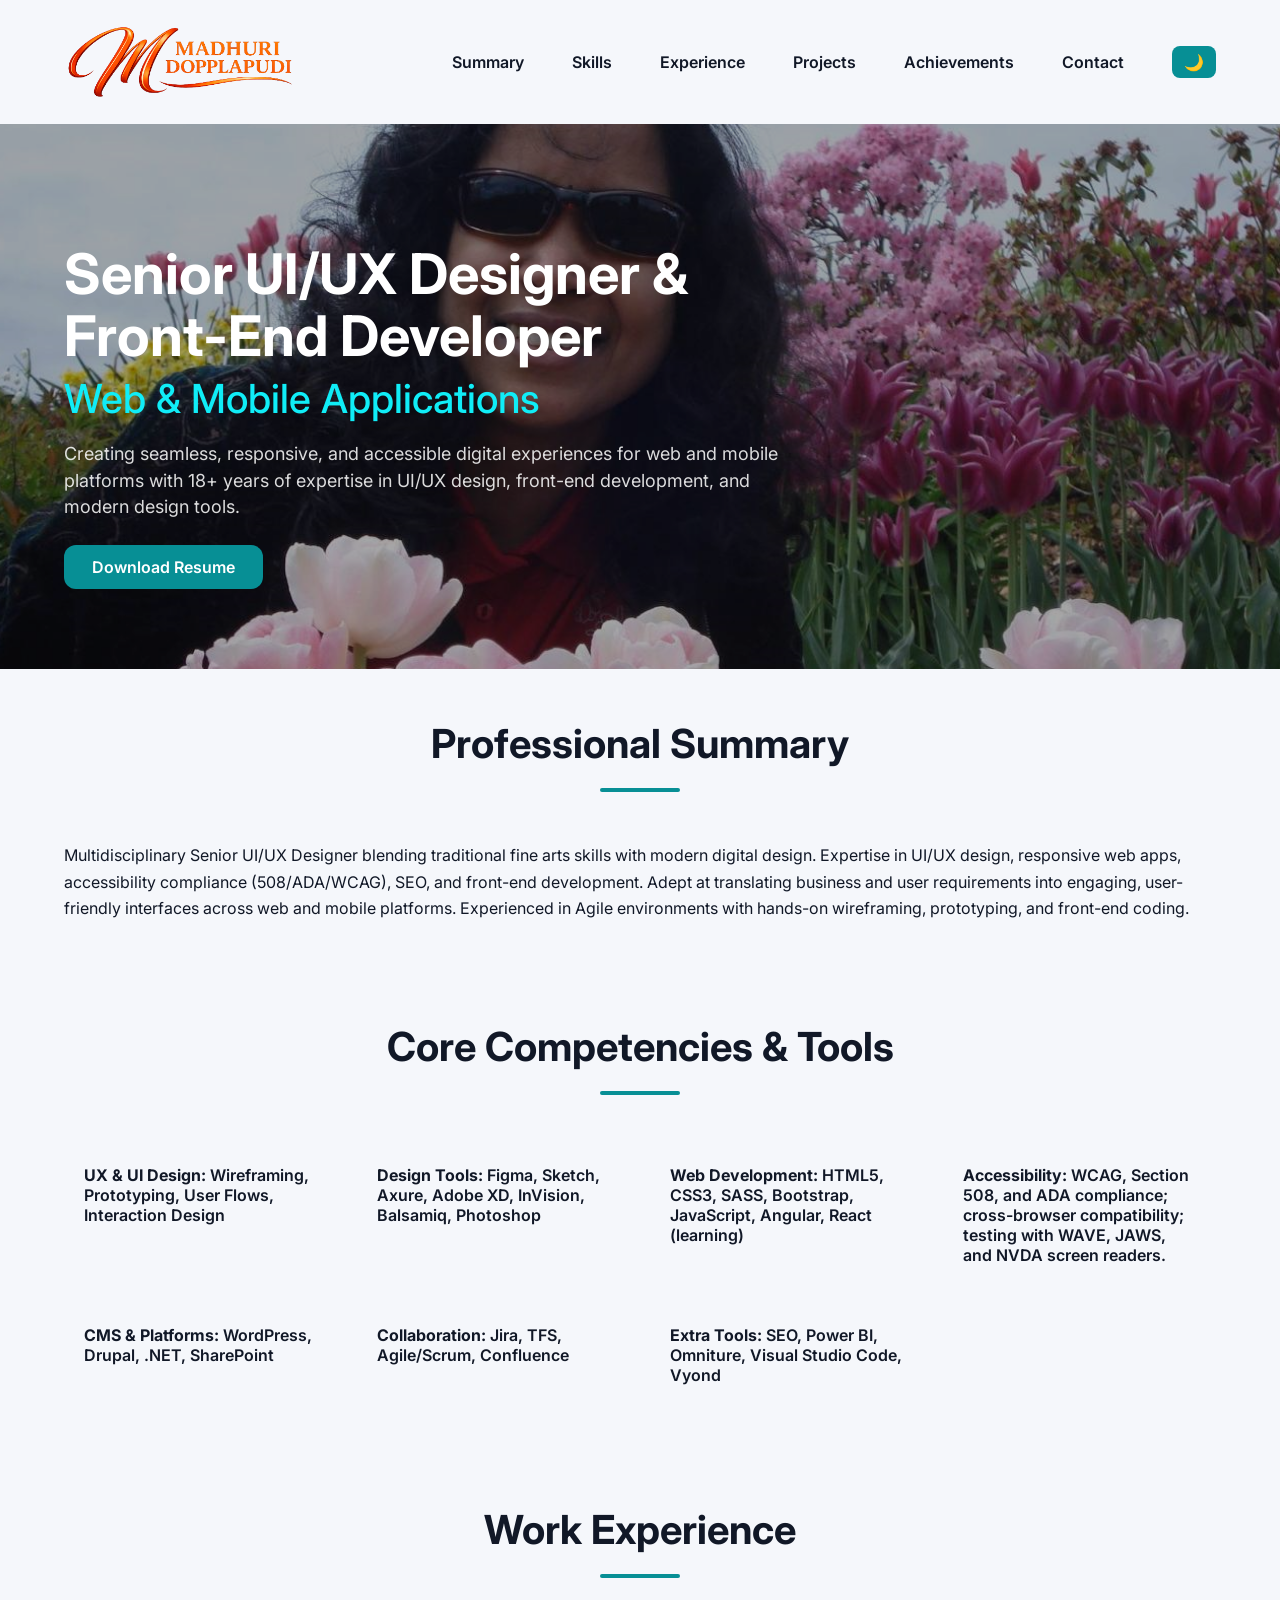
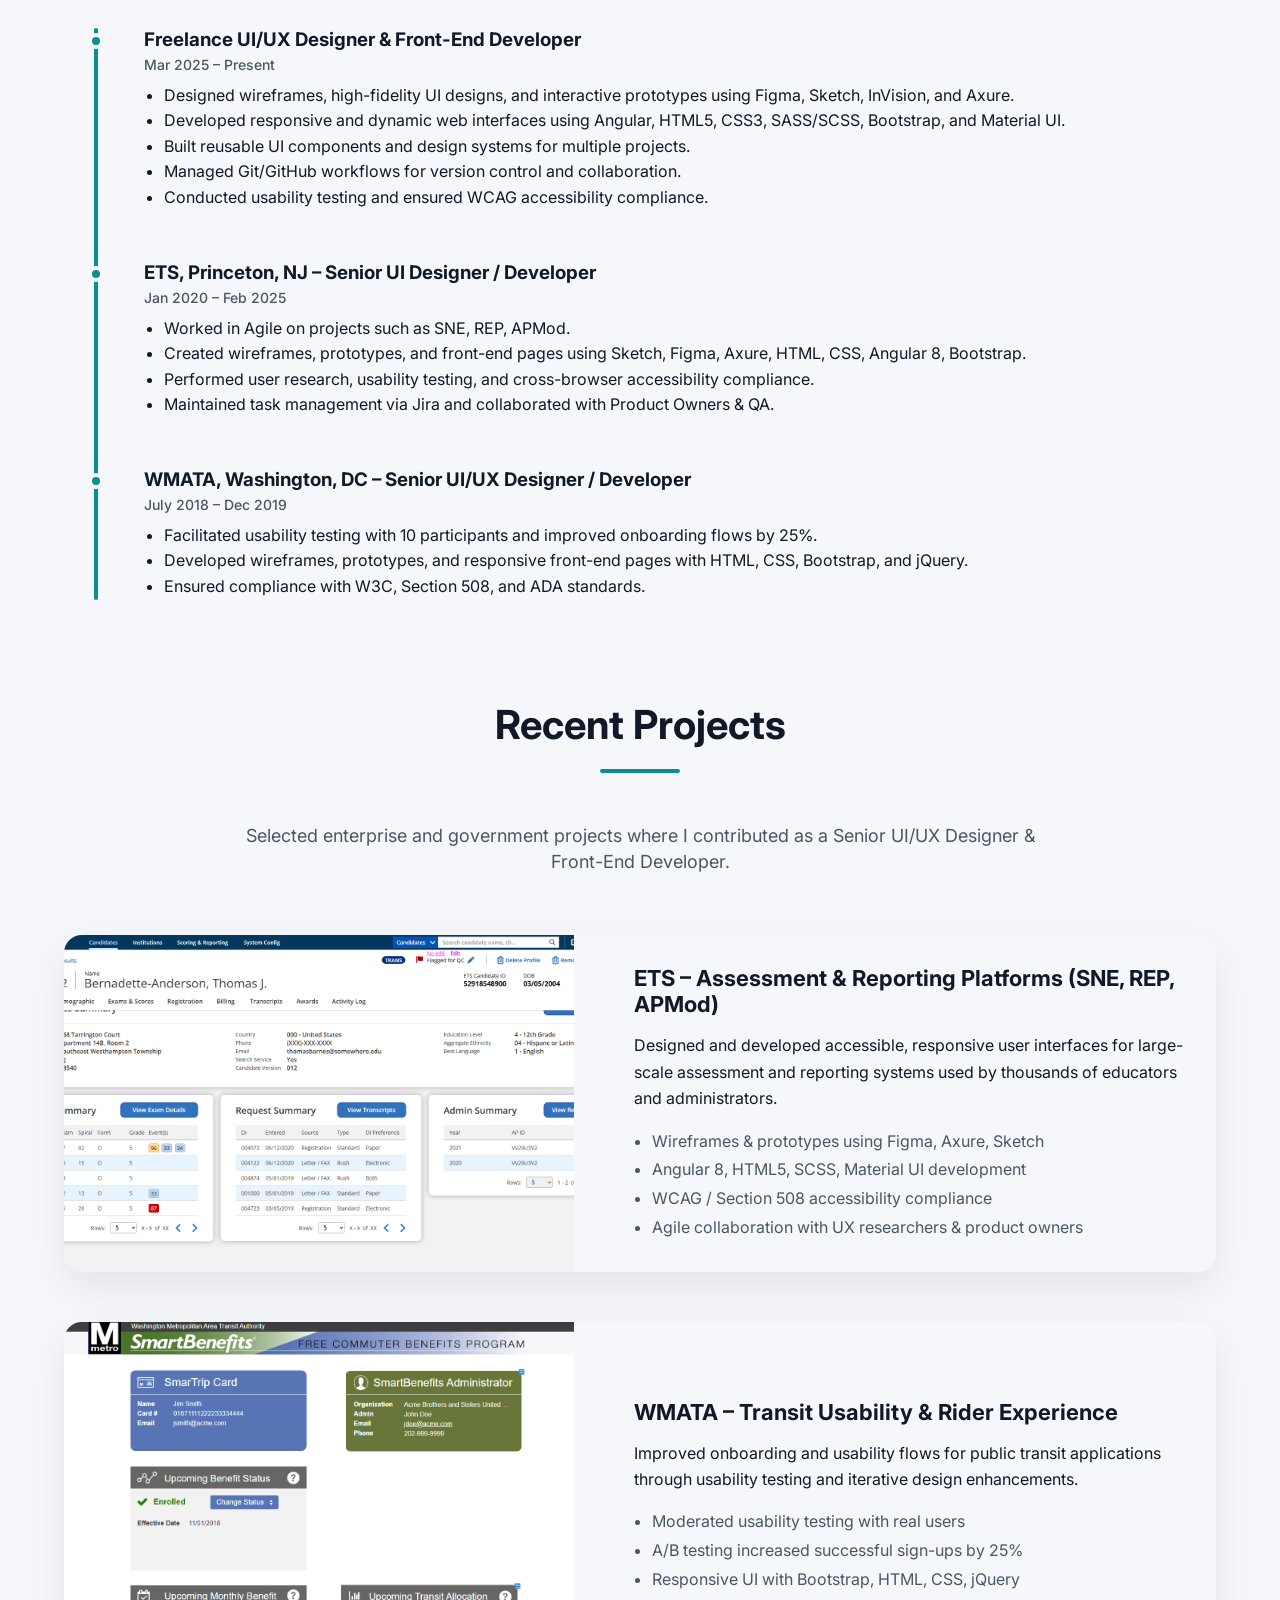
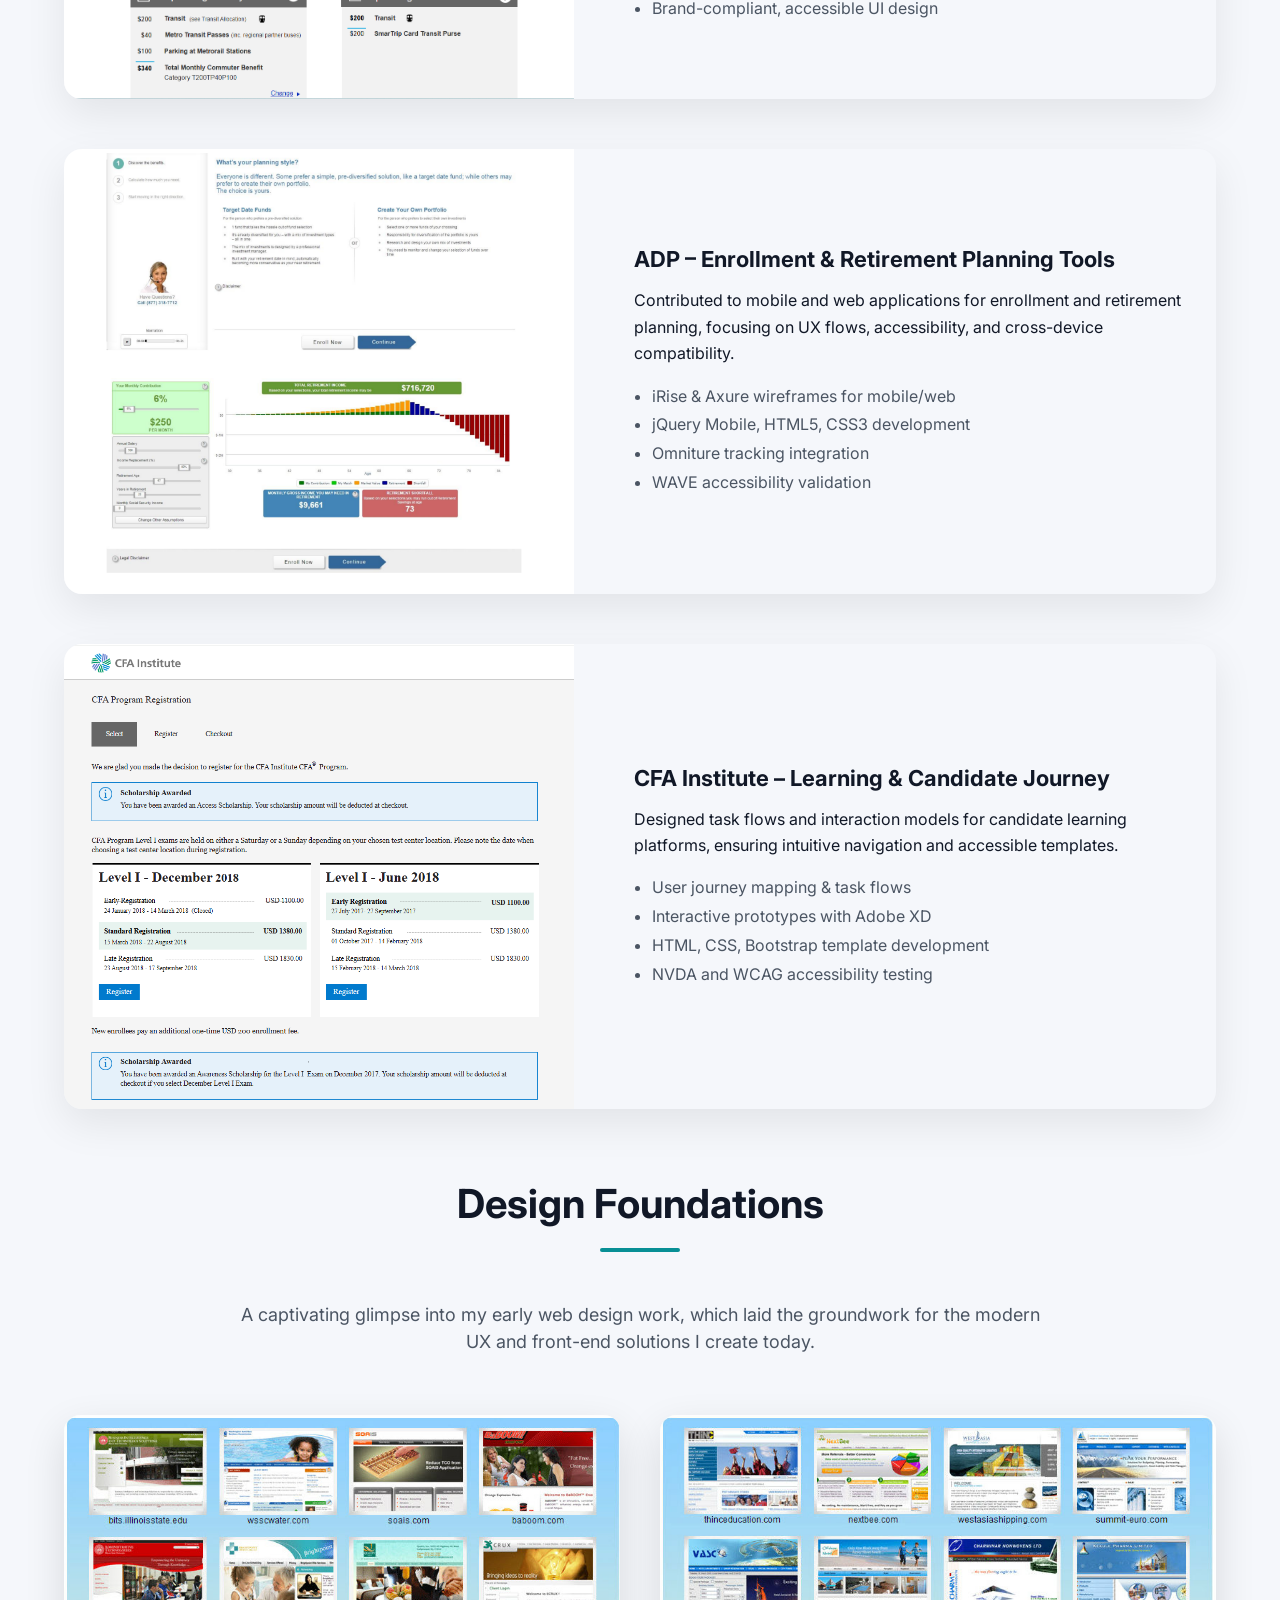
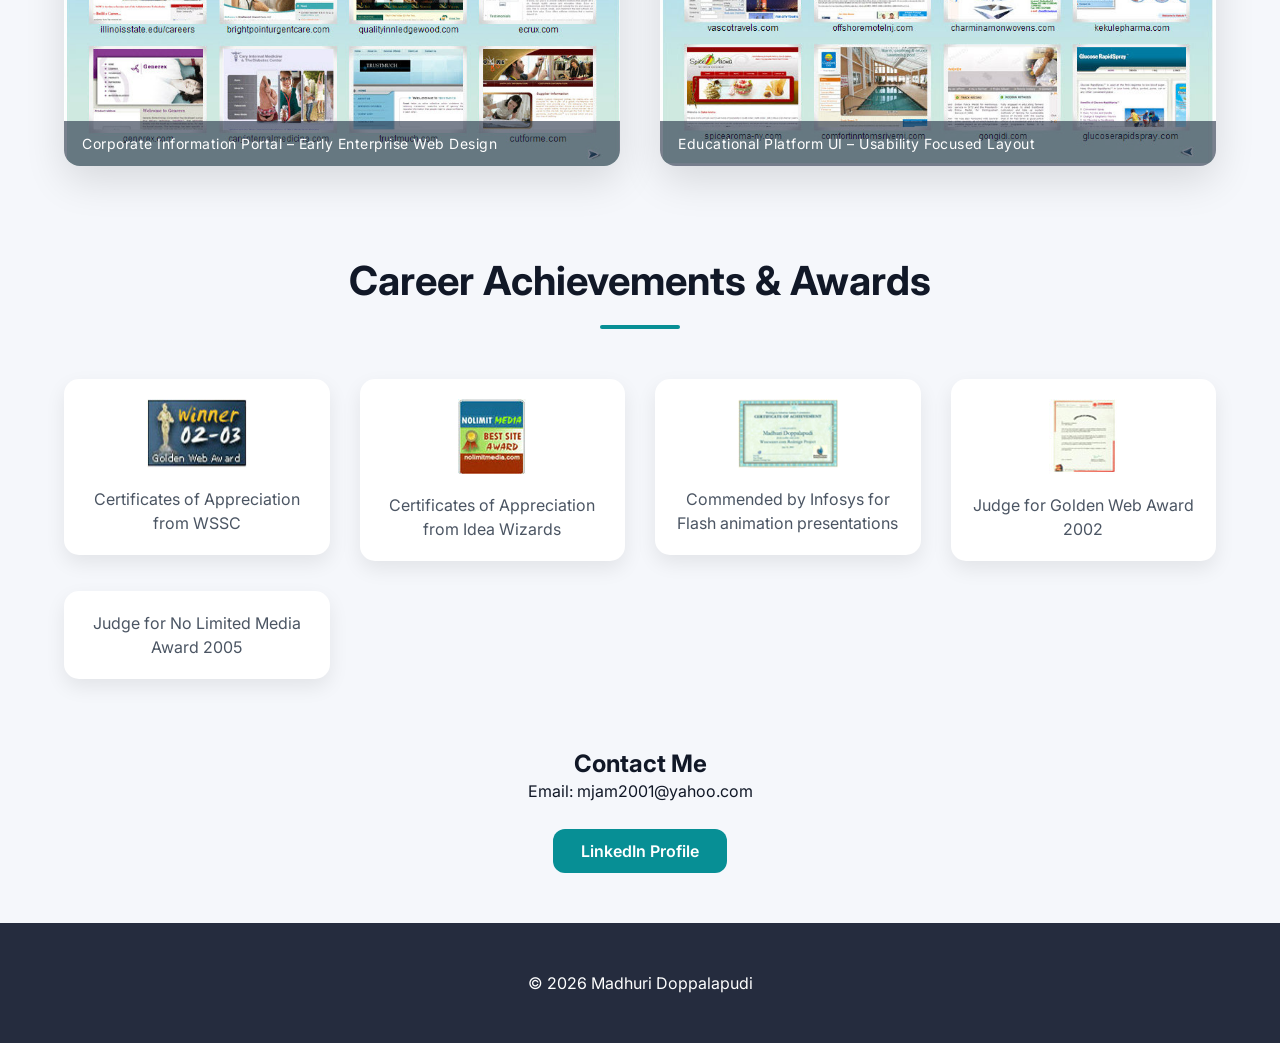
==== index.html @ 371670e4 "Add files via upload" ====
<!doctype html>
<html lang="en">
  <head>
    <meta charset="UTF-8" />
    <meta name="viewport" content="width=device-width, initial-scale=1.0" />
    <title>
      Madhuri Doppalapudi | Senior UI/UX Designer & Front-End Developer
    </title>
    <link
      href="https://fonts.googleapis.com/css2?family=Inter:wght@300;400;600;700&display=swap"
      rel="stylesheet"
    />
    <link rel="stylesheet" href="css/mystyles.css" />
    <link rel="icon" type="image/png" sizes="64x64" href="images/favicon.png" />
  </head>
  <body>
    <!-- HEADER -->
    <header class="header">
      <div class="container nav">
        <div class="logo">
          <!-- <img src="images/logo.png" alt="Logo" height="80" /> -->
          <img src="images/mylogo.png" alt="Logo" height="80" />
        </div>

        <!-- Hamburger -->
        <div class="hamburger" id="hamburger">
          <span></span>
          <span></span>
          <span></span>
        </div>

        <nav id="navMenu">
          <a href="#summary">Summary</a>
          <a href="#skills">Skills</a>
          <a href="#experience">Experience</a>
          <a href="#projects">Projects</a>
          <a href="#achievements">Achievements</a>
          <a href="#contact">Contact</a>
          <button id="themeToggle">🌙</button>
        </nav>
      </div>
    </header>

    <!-- HERO -->
    <section class="hero">
      <div class="container hero-grid reveal">
        <div class="hero-text">
          <h1 class="hero-title">
            Senior UI/UX Designer & Front-End Developer<br />
            <span class="hero-highlight">Web & Mobile Applications</span>
          </h1>
          <p>
            Creating seamless, responsive, and accessible digital experiences
            for web and mobile platforms with 18+ years of expertise in UI/UX
            design, front-end development, and modern design tools.
          </p>
          <a href="downloads/madhuri-resume.pdf" class="btn" target="_blank"
            >Download Resume</a
          >
        </div>
        <div class="hero-img">
          <!-- <img src="images/mypic-3.png" alt="Madhuri Doppalapudi" /> -->
        </div>
      </div>
    </section>

    <!-- SUMMARY -->
    <section id="summary" class="section container reveal">
      <h2 class="section-title">Professional Summary</h2>
      <p>
        Multidisciplinary Senior UI/UX Designer blending traditional fine arts
        skills with modern digital design. Expertise in UI/UX design, responsive
        web apps, accessibility compliance (508/ADA/WCAG), SEO, and front-end
        development. Adept at translating business and user requirements into
        engaging, user-friendly interfaces across web and mobile platforms.
        Experienced in Agile environments with hands-on wireframing,
        prototyping, and front-end coding.
      </p>
    </section>

    <!-- SKILLS -->
    <section id="skills" class="section container reveal">
      <h2 class="section-title">Core Competencies & Tools</h2>
      <div class="skills-grid">
        <div class="skill-card">
          <strong>UX & UI Design:</strong> Wireframing, Prototyping, User Flows,
          Interaction Design
        </div>
        <div class="skill-card">
          <strong>Design Tools:</strong> Figma, Sketch, Axure, Adobe XD,
          InVision, Balsamiq, Photoshop
        </div>
        <div class="skill-card">
          <strong>Web Development:</strong> HTML5, CSS3, SASS, Bootstrap,
          JavaScript, Angular, React (learning)
        </div>
        <div class="skill-card">
          <strong>Accessibility:</strong> WCAG, Section 508, and ADA compliance;
          cross-browser compatibility; testing with WAVE, JAWS, and NVDA screen
          readers.
        </div>
        <div class="skill-card">
          <strong>CMS & Platforms:</strong> WordPress, Drupal, .NET, SharePoint
        </div>
        <div class="skill-card">
          <strong>Collaboration:</strong> Jira, TFS, Agile/Scrum, Confluence
        </div>
        <div class="skill-card">
          <strong>Extra Tools:</strong> SEO, Power BI, Omniture, Visual Studio
          Code, Vyond
        </div>
      </div>
    </section>

    <!-- EXPERIENCE -->
    <section id="experience" class="section container reveal">
      <h2 class="section-title">Work Experience</h2>
      <div class="timeline">
        <div class="timeline-item reveal">
          <div class="timeline-circle"></div>
          <div class="timeline-content">
            <h3>Freelance UI/UX Designer & Front-End Developer</h3>
            <span class="timeline-role">Mar 2025 – Present</span>
            <ul>
              <li>
                Designed wireframes, high-fidelity UI designs, and interactive
                prototypes using Figma, Sketch, InVision, and Axure.
              </li>
              <li>
                Developed responsive and dynamic web interfaces using Angular,
                HTML5, CSS3, SASS/SCSS, Bootstrap, and Material UI.
              </li>
              <li>
                Built reusable UI components and design systems for multiple
                projects.
              </li>
              <li>
                Managed Git/GitHub workflows for version control and
                collaboration.
              </li>
              <li>
                Conducted usability testing and ensured WCAG accessibility
                compliance.
              </li>
            </ul>
          </div>
        </div>

        <div class="timeline-item reveal">
          <div class="timeline-circle"></div>
          <div class="timeline-content">
            <h3>ETS, Princeton, NJ – Senior UI Designer / Developer</h3>
            <span class="timeline-role">Jan 2020 – Feb 2025</span>
            <ul>
              <li>Worked in Agile on projects such as SNE, REP, APMod.</li>
              <li>
                Created wireframes, prototypes, and front-end pages using
                Sketch, Figma, Axure, HTML, CSS, Angular 8, Bootstrap.
              </li>
              <li>
                Performed user research, usability testing, and cross-browser
                accessibility compliance.
              </li>
              <li>
                Maintained task management via Jira and collaborated with
                Product Owners & QA.
              </li>
            </ul>
          </div>
        </div>

        <div class="timeline-item reveal">
          <div class="timeline-circle"></div>
          <div class="timeline-content">
            <h3>WMATA, Washington, DC – Senior UI/UX Designer / Developer</h3>
            <span class="timeline-role">July 2018 – Dec 2019</span>
            <ul>
              <li>
                Facilitated usability testing with 10 participants and improved
                onboarding flows by 25%.
              </li>
              <li>
                Developed wireframes, prototypes, and responsive front-end pages
                with HTML, CSS, Bootstrap, and jQuery.
              </li>
              <li>
                Ensured compliance with W3C, Section 508, and ADA standards.
              </li>
            </ul>
          </div>
        </div>
      </div>
    </section>

    <!-- PROJECTS -->
    <section class="projects-section section" id="projects">
      <div class="container">
        <h2 class="section-title">Recent Projects</h2>
        <p class="section-subtitle">
          Selected enterprise and government projects where I contributed as a
          Senior UI/UX Designer & Front-End Developer.
        </p>

        <div class="projects-grid">
          <!-- ETS Project -->
          <div class="project-card reveal">
            <img
              src="images/project-ets.png"
              alt="ETS Assessment Platform UI"
            />
            <div class="project-content">
              <h3>ETS – Assessment & Reporting Platforms (SNE, REP, APMod)</h3>
              <p>
                Designed and developed accessible, responsive user interfaces
                for large-scale assessment and reporting systems used by
                thousands of educators and administrators.
              </p>
              <ul>
                <li>Wireframes & prototypes using Figma, Axure, Sketch</li>
                <li>Angular 8, HTML5, SCSS, Material UI development</li>
                <li>WCAG / Section 508 accessibility compliance</li>
                <li>
                  Agile collaboration with UX researchers & product owners
                </li>
              </ul>
            </div>
          </div>

          <!-- WMATA -->
          <div class="project-card reveal">
            <img
              src="images/project-wmata.png"
              alt="WMATA Transit Application"
            />
            <div class="project-content">
              <h3>WMATA – Transit Usability & Rider Experience</h3>
              <p>
                Improved onboarding and usability flows for public transit
                applications through usability testing and iterative design
                enhancements.
              </p>
              <ul>
                <li>Moderated usability testing with real users</li>
                <li>A/B testing increased successful sign-ups by 25%</li>
                <li>Responsive UI with Bootstrap, HTML, CSS, jQuery</li>
                <li>Brand-compliant, accessible UI design</li>
              </ul>
            </div>
          </div>

          <!-- ADP -->
          <div class="project-card reveal">
            <img src="images/project-adp.png" alt="ADP Enrollment Mobile App" />
            <div class="project-content">
              <h3>ADP – Enrollment & Retirement Planning Tools</h3>
              <p>
                Contributed to mobile and web applications for enrollment and
                retirement planning, focusing on UX flows, accessibility, and
                cross-device compatibility.
              </p>
              <ul>
                <li>iRise & Axure wireframes for mobile/web</li>
                <li>jQuery Mobile, HTML5, CSS3 development</li>
                <li>Omniture tracking integration</li>
                <li>WAVE accessibility validation</li>
              </ul>
            </div>
          </div>

          <!-- CFA -->
          <div class="project-card reveal">
            <img src="images/project-cfa.png" alt="CFA Learning Platform" />
            <div class="project-content">
              <h3>CFA Institute – Learning & Candidate Journey</h3>
              <p>
                Designed task flows and interaction models for candidate
                learning platforms, ensuring intuitive navigation and accessible
                templates.
              </p>
              <ul>
                <li>User journey mapping & task flows</li>
                <li>Interactive prototypes with Adobe XD</li>
                <li>HTML, CSS, Bootstrap template development</li>
                <li>NVDA and WCAG accessibility testing</li>
              </ul>
            </div>
          </div>
        </div>
      </div>
    </section>
    <!--Legacy work-->
    <section class="old-work section" id="oldwork">
      <div class="container">
        <h2 class="section-title">Design Foundations</h2>
        <p class="section-subtitle">
          A captivating glimpse into my early web design work, which laid the
          groundwork for the modern UX and front-end solutions I create today.
        </p>

        <div class="oldwork-grid">
          <div class="old-card reveal">
            <img src="images/oldwebsites1.jpg" alt="Old Website Sample 1" />
            <div class="old-caption">
              Corporate Information Portal – Early Enterprise Web Design
            </div>
          </div>

          <div class="old-card reveal">
            <img src="images/oldwebsites2.jpg" alt="Old Website Sample 2" />
            <div class="old-caption">
              Educational Platform UI – Usability Focused Layout
            </div>
          </div>
        </div>
      </div>
    </section>

    <!-- ACHIEVEMENTS -->
    <section id="achievements" class="achievements-section">
      <div class="container reveal">
        <h2 class="section-title">Career Achievements & Awards</h2>
        <div class="achievements-grid">
          <div class="achievement-item">
            <img
              src="images/award1.jpg"
              alt="WSSC Certificate of Appreciation"
            />
            <p>Certificates of Appreciation from WSSC</p>
          </div>
          <div class="achievement-item">
            <img src="images/award2.jpg" alt="Idea Wizards Certificate" />
            <p>Certificates of Appreciation from Idea Wizards</p>
          </div>
          <div class="achievement-item">
            <img src="images/award3.jpg" alt="Infosys Recognition" />
            <p>Commended by Infosys for Flash animation presentations</p>
          </div>
          <div class="achievement-item">
            <img src="images/award4.jpg" alt="Golden Web Award 2002" />
            <p>Judge for Golden Web Award 2002</p>
          </div>
          <div class="achievement-item">
            <p>Judge for No Limited Media Award 2005</p>
          </div>
        </div>
      </div>
    </section>

    <!-- CONTACT -->
    <section id="contact" class="section container center reveal">
      <h2>Contact Me</h2>
      <p>Email: <a href="mailto:email@gmail.com">mjam2001@yahoo.com</a></p>
      <a
        href="https://www.linkedin.com/in/madhuridoppalapudi/"
        target="_blank"
        class="btn"
        >LinkedIn Profile</a
      >
    </section>

    <footer class="footer dark-section">© 2026 Madhuri Doppalapudi</footer>

    <script src="js/script.js"></script>
  </body>
</html>
---- css/mystyles.css ----
/* ========== VARIABLES ========== */
:root {
  /* Backgrounds */
  --bg-hero: linear-gradient(135deg, #127c81, #1d8e94);
  --bg-light: #f5f7fb;
  --bg-dark: #0f172a;

  /* Text / Foreground */
  --text-primary: #111827;
  --text-secondary: #4b5563;
  --accent: #078f95;
}

/* Dark mode */
body.dark {
  --bg-light: #1e293b;
  --text-primary: #e2e8f0;
  --text-secondary: #94a3b8;
  --accent: #078f95;
  --card-bg: #263449;
}

/* ========== GLOBAL STYLES ========== */
* {
  margin: 0;
  padding: 0;
  box-sizing: border-box;
  font-family: "Inter", sans-serif;
}

body {
  background: var(--bg-light);
  color: var(--text-primary);
  transition: 0.4s;
  scroll-behavior: smooth;
}
p {
  line-height: 1.65rem;
}
a {
  color: inherit;
  text-decoration: none;
}

.container {
  width: min(1200px, 90%);
  margin: auto;
}

/* ========== HEADER ========== */
.header {
  padding: 20px 0;
  position: sticky;
  top: 0;
  backdrop-filter: blur(10px);
  background: var(--bg-light);
  z-index: 1000; /* was 10 */
}

.nav {
  display: flex;
  justify-content: space-between;
  align-items: center;
}

nav a {
  margin-left: 20px;
  text-decoration: none;
  font-weight: 600;
  color: var(--text-primary);
}

#themeToggle {
  margin-left: 20px;
  cursor: pointer;
  padding: 6px 12px;
  border-radius: 8px;
  border: none;
  font-size: 16px;
  background: var(--accent);
  color: #fff;
}

/* layout */
.header .nav {
  display: flex;
  align-items: center;
  justify-content: space-between;
  position: relative;
}

/* Desktop nav */
#navMenu {
  display: flex;
  gap: 28px;
  align-items: center;
}

/* Hamburger hidden on desktop */
.hamburger {
  display: none;
  flex-direction: column;
  gap: 5px;
  cursor: pointer;
}

.hamburger span {
  width: 26px;
  height: 3px;
  background: var(--text-primary);
  border-radius: 2px;
  transition: 0.4s;
}

/* Animate hamburger to X */
.hamburger.active span:nth-child(1) {
  transform: rotate(45deg) translate(6px, 6px);
}
.hamburger.active span:nth-child(2) {
  opacity: 0;
}
.hamburger.active span:nth-child(3) {
  transform: rotate(-45deg) translate(6px, -6px);
}

/* Mobile view */
@media (max-width: 900px) {
  .hamburger {
    display: flex;
    z-index: 2100;
  }

  /* Keep header visible */
  .header {
    z-index: 2200;
  }

  #navMenu {
    position: fixed;
    top: 80px;
    left: 0;
    width: 100%;
    /* height: calc(100vh - 80px); */
    background: var(--bg-light);
    flex-direction: column;
    align-items: flex-start;
    justify-content: flex-start;
    padding: 40px;
    gap: 28px;
    z-index: 2000;
    transform: translateY(-120%);
    transition: transform 0.45s ease;
    overflow-y: auto;
    box-shadow: 0 25px 50px rgba(0, 0, 0, 0.25);
  }
  #navMenu.show {
    transform: translateY(0);
  }

  #navMenu a,
  #navMenu button {
    margin-left: 0;
    font-size: 20px;
  }
}

/* ========== HERO ========== */
.hero {
  padding: 120px 0 80px;
  background: url("../images/mypic.png") no-repeat center center/cover;
  position: relative;
  color: #fff;
}

.hero::before {
  content: "";
  position: absolute;
  inset: 0;
  /* Brighter overlay: less dark, more light passes through */
  background: rgba(0, 0, 0, 0.35); /* previously 0.4, now 0.25 */
  z-index: 0;
}

.hero-grid {
  position: relative;
  z-index: 1; /* ensure text over image */
}
.hero-grid {
  display: grid;
  grid-template-columns: 1fr 350px;
  gap: 50px;
  align-items: center;
}

.hero h1 {
  font-size: clamp(36px, 5vw, 56px);
  line-height: 1.1;
}
.hero-title {
  font-size: clamp(32px, 6vw, 56px); /* responsive size */
  line-height: 1.2;
  font-weight: 700;
}

.hero-highlight {
  display: block;
  font-size: clamp(24px, 4vw, 40px);
  font-weight: 500;
  color: #10edf7; /* accent color for highlight */
  margin-top: 10px;
}
.hero p {
  margin-top: 20px;
  font-size: 18px;
  opacity: 0.85;
}

.hero-img img {
  width: 100%;
  /* border-radius: 20px;
  box-shadow: 0 25px 50px rgba(0, 0, 0, 0.2); */
}

.btn {
  display: inline-block;
  margin-top: 25px;
  padding: 12px 28px;
  background: var(--accent);
  color: #fff;
  font-weight: 600;
  border-radius: 12px;
  text-decoration: none;
  transition: 0.3s;
}

.btn:hover {
  transform: translateY(-5px);
  box-shadow: 0 20px 40px rgba(0, 0, 0, 0.15);
}

/* ========== SECTIONS ========== */
.section {
  padding: 50px 0;
  background: var(--bg-light);
  color: var(--text-primary);
}

.dark-section {
  background: var(--bg-dark);
  color: #fff;
}

.section-title {
  font-size: 32px;
  margin-bottom: 50px;
  text-align: center;
  position: relative;
}

.section-title::after {
  content: "";
  width: 80px;
  height: 4px;
  background: var(--accent);
  display: block;
  margin: 20px auto 0;
  border-radius: 2px;
}

/* ========== SKILLS GRID ========== */
.skills-grid {
  display: grid;
  grid-template-columns: repeat(auto-fit, minmax(250px, 1fr));
  gap: 20px;
  margin-top: 40px;
}

.skill-card {
  background: var(--card-bg);
  padding: 20px;
  border-radius: 20px;
  font-weight: 600;
  transition: 0.3s;
}

.skill-card:hover {
  transform: translateY(-5px);
  box-shadow: 0 20px 40px rgba(0, 0, 0, 0.15);
}

body.dark .skill-card {
  background: var(--card-bg);
}

/* ========== TIMELINE ========== */
.timeline {
  position: relative;
  margin-top: 50px;
  padding-left: 50px;
}

.timeline::before {
  content: "";
  position: absolute;
  left: 30px;
  top: 0;
  width: 4px;
  height: 100%;
  background: var(--accent);
  border-radius: 2px;
}

.timeline-item {
  position: relative;
  margin-bottom: 50px;
  padding-left: 30px;
  transition: 0.3s;
}

.timeline-item:hover {
  transform: translateX(5px);
}

.timeline-circle {
  position: absolute;
  left: -26px;
  top: 5px;
  width: 16px;
  height: 16px;
  background: var(--accent);
  border-radius: 50%;
  border: 4px solid var(--bg-light);
}

body.dark .timeline-circle {
  border: 4px solid var(--bg-dark);
}

.timeline-content {
  margin-left: 0px;
}

.timeline-content h3 {
  margin-bottom: 5px;
}

.timeline-role {
  font-size: 14px;
  font-weight: 500;
  color: var(--text-secondary);
  display: block;
  margin-bottom: 10px;
}

.timeline-content ul {
  list-style: disc;
  margin-left: 20px;
  line-height: 1.6;
}

/* ========== PROJECTS GRID ========== */
.projects-section {
  padding: 0px 0;
}

.section-subtitle {
  text-align: center;
  max-width: 800px;
  margin: 0 auto 60px;
  color: var(--text-secondary);
  font-size: 18px;
}

.projects-grid {
  display: grid;
  gap: 50px;
}

.project-card {
  display: grid;
  grid-template-columns: 1fr 1.2fr;
  gap: 30px;
  align-items: center;
  background: var(--card-bg);
  border-radius: 18px;
  overflow: hidden;
  box-shadow: 0 15px 40px rgba(0, 0, 0, 0.08);
  transition:
    transform 0.4s ease,
    box-shadow 0.4s ease;
}

.project-card:hover {
  transform: translateY(-8px);
  box-shadow: 0 25px 60px rgba(0, 0, 0, 0.15);
}

.project-card img {
  width: 100%;
  height: 100%;
  object-fit: cover;
}

.project-content {
  padding: 30px;
}

.project-content h3 {
  margin-bottom: 15px;
  font-size: 22px;
}

.project-content ul {
  margin-top: 15px;
  padding-left: 18px;
  line-height: 1.8;
  color: var(--text-secondary);
}

/* Responsive */
@media (max-width: 900px) {
  .project-card {
    grid-template-columns: 1fr;
  }
}
/* Legacy work */
.old-work {
  padding: 70px 0;
}

.oldwork-grid {
  display: grid;
  grid-template-columns: 1fr 1fr;
  gap: 40px;
}

.old-card {
  position: relative;
  overflow: hidden;
  border-radius: 16px;
  box-shadow: 0 15px 40px rgba(0, 0, 0, 0.12);
  transition:
    transform 0.5s ease,
    box-shadow 0.5s ease;
}

.old-card img {
  width: 100%;
  display: block;
  transition: transform 0.6s ease;
}

.old-card:hover img {
  transform: scale(1.06);
}

.old-card:hover {
  transform: translateY(-10px);
  box-shadow: 0 30px 70px rgba(0, 0, 0, 0.2);
}

.old-caption {
  position: absolute;
  bottom: 0;
  width: 100%;
  padding: 14px 18px;
  /* background: rgba(0, 0, 0, 0.6); */
  background: rgba(34, 45, 67, 0.6); /* navy-ish tone */
  color: #fff;
  font-size: 14px;
  letter-spacing: 0.5px;
}
@media (max-width: 900px) {
  .oldwork-grid {
    grid-template-columns: 1fr;
  }
}
/* ========== ACHIEVEMENTS ========== */
.achievements {
  list-style: disc;
  margin-left: 40px;
  font-size: 18px;
  line-height: 2;
}
.achievements-section {
  background: #f5f7fb; /* light background */
  padding: 20px 0;
}

.section-title {
  font-size: clamp(28px, 4vw, 40px);
  text-align: center;
  font-weight: 700;
  margin-bottom: 50px;
  color: var(--text-primary);
}

.achievements-grid {
  display: grid;
  grid-template-columns: repeat(auto-fit, minmax(220px, 1fr));
  gap: 30px;
  justify-items: center;
  align-items: start;
}

.achievement-item {
  background: #fff;
  padding: 20px;
  border-radius: 15px;
  box-shadow: 0 8px 20px rgba(0, 0, 0, 0.08);
  text-align: center;
  transition:
    transform 0.3s,
    box-shadow 0.3s;
}

.achievement-item img {
  max-width: 100px;
  margin-bottom: 15px;
}

.achievement-item p {
  font-size: 16px;
  line-height: 1.5;
  color: var(--text-secondary);
}

.achievement-item:hover {
  transform: translateY(-10px);
  box-shadow: 0 12px 30px rgba(0, 0, 0, 0.15);
}

body.dark .achievements-section {
  background: #1e1e2f;
}

body.dark .achievement-item {
  background: #2a2a3c;
}

body.dark .achievement-item p {
  color: #cbd5e1;
}
/* ========== CONTACT ========== */
.center {
  text-align: center;
}

/* ========== FOOTER ========== */
.footer {
  text-align: center;
  padding: 50px 0;
  opacity: 0.9;
  color: #fff;
}

/* ========== REVEAL ANIMATION ========== */
.reveal {
  opacity: 0;
  transform: translateY(40px);
  transition: 1s ease;
}

.reveal.active {
  opacity: 1;
  transform: none;
}

/* ========== RESPONSIVE ========== */
@media (max-width: 900px) {
  .hero-grid {
    grid-template-columns: 1fr;
    text-align: center;
  }
  .hero-img img {
    margin: 30px auto 0;
  }
  nav {
    display: flex;
    flex-wrap: wrap;
  }
  nav a {
    margin: 10px 10px 0 0;
  }
}
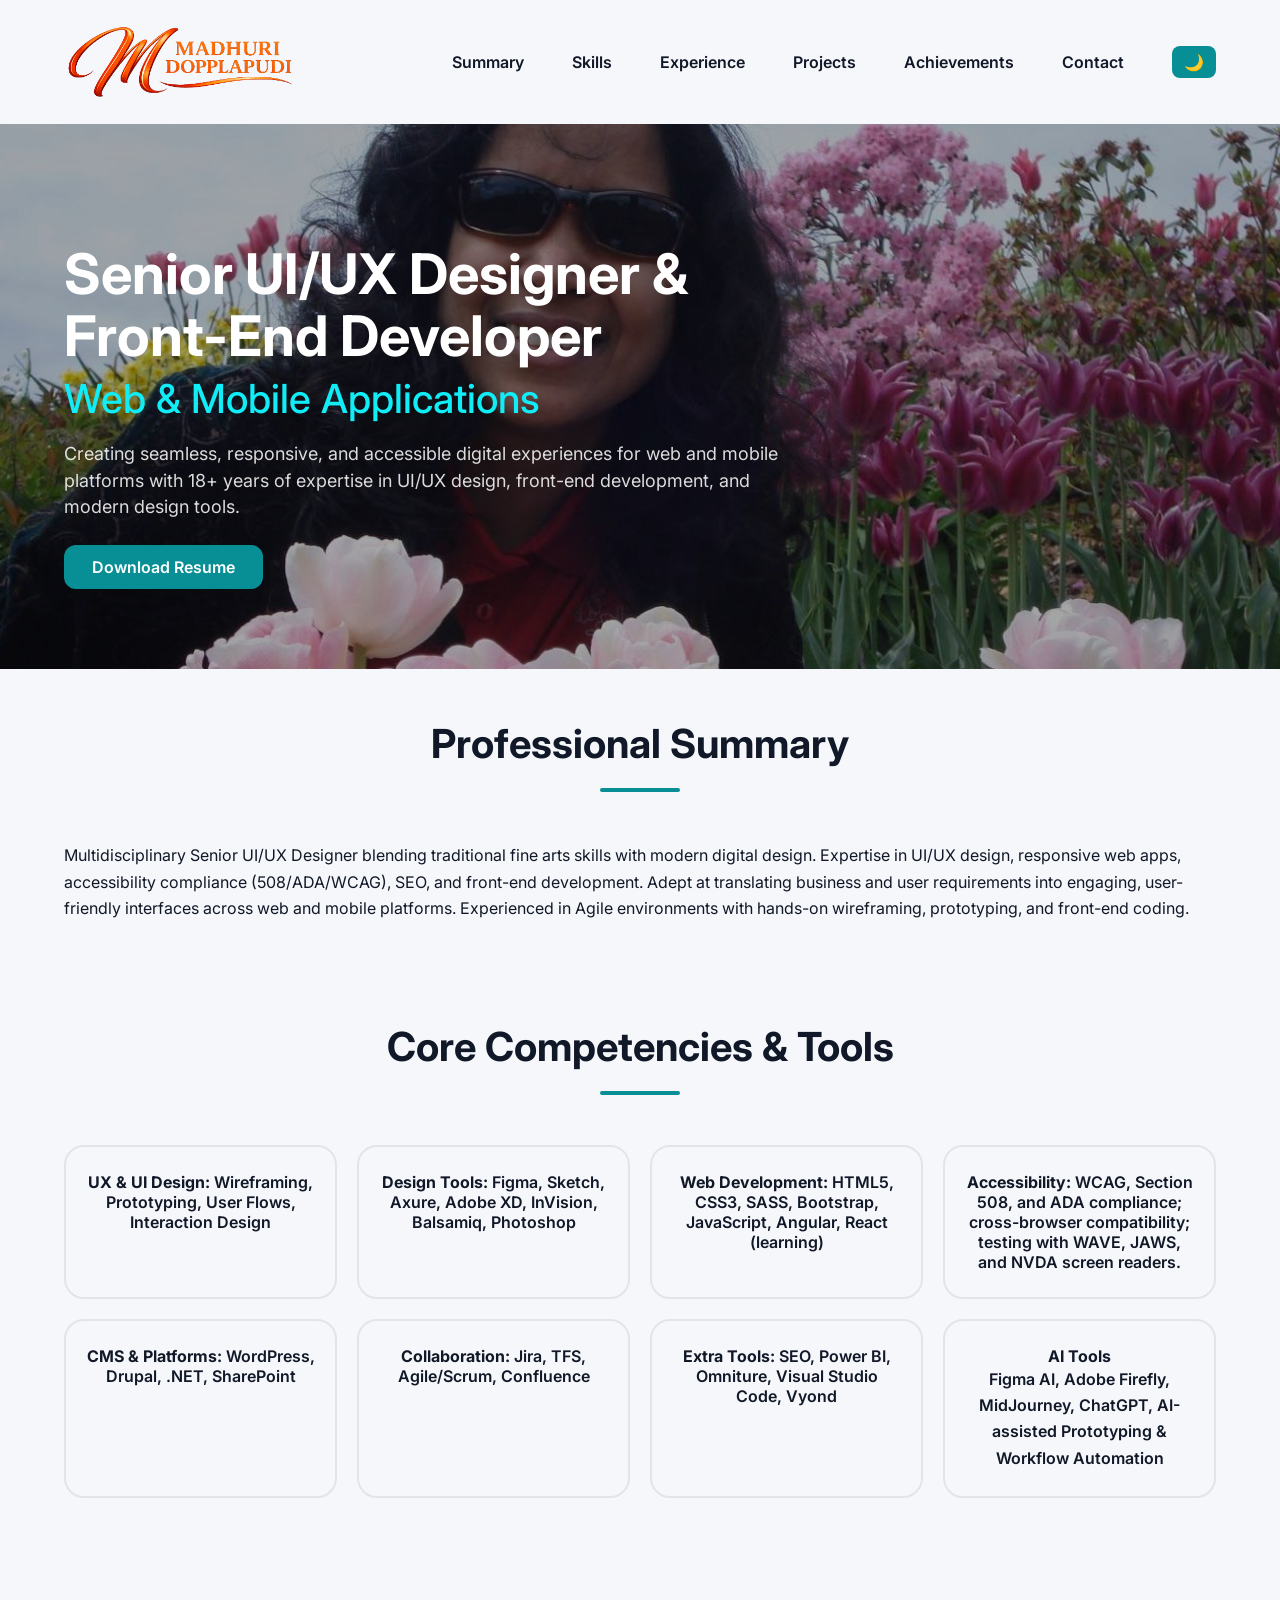
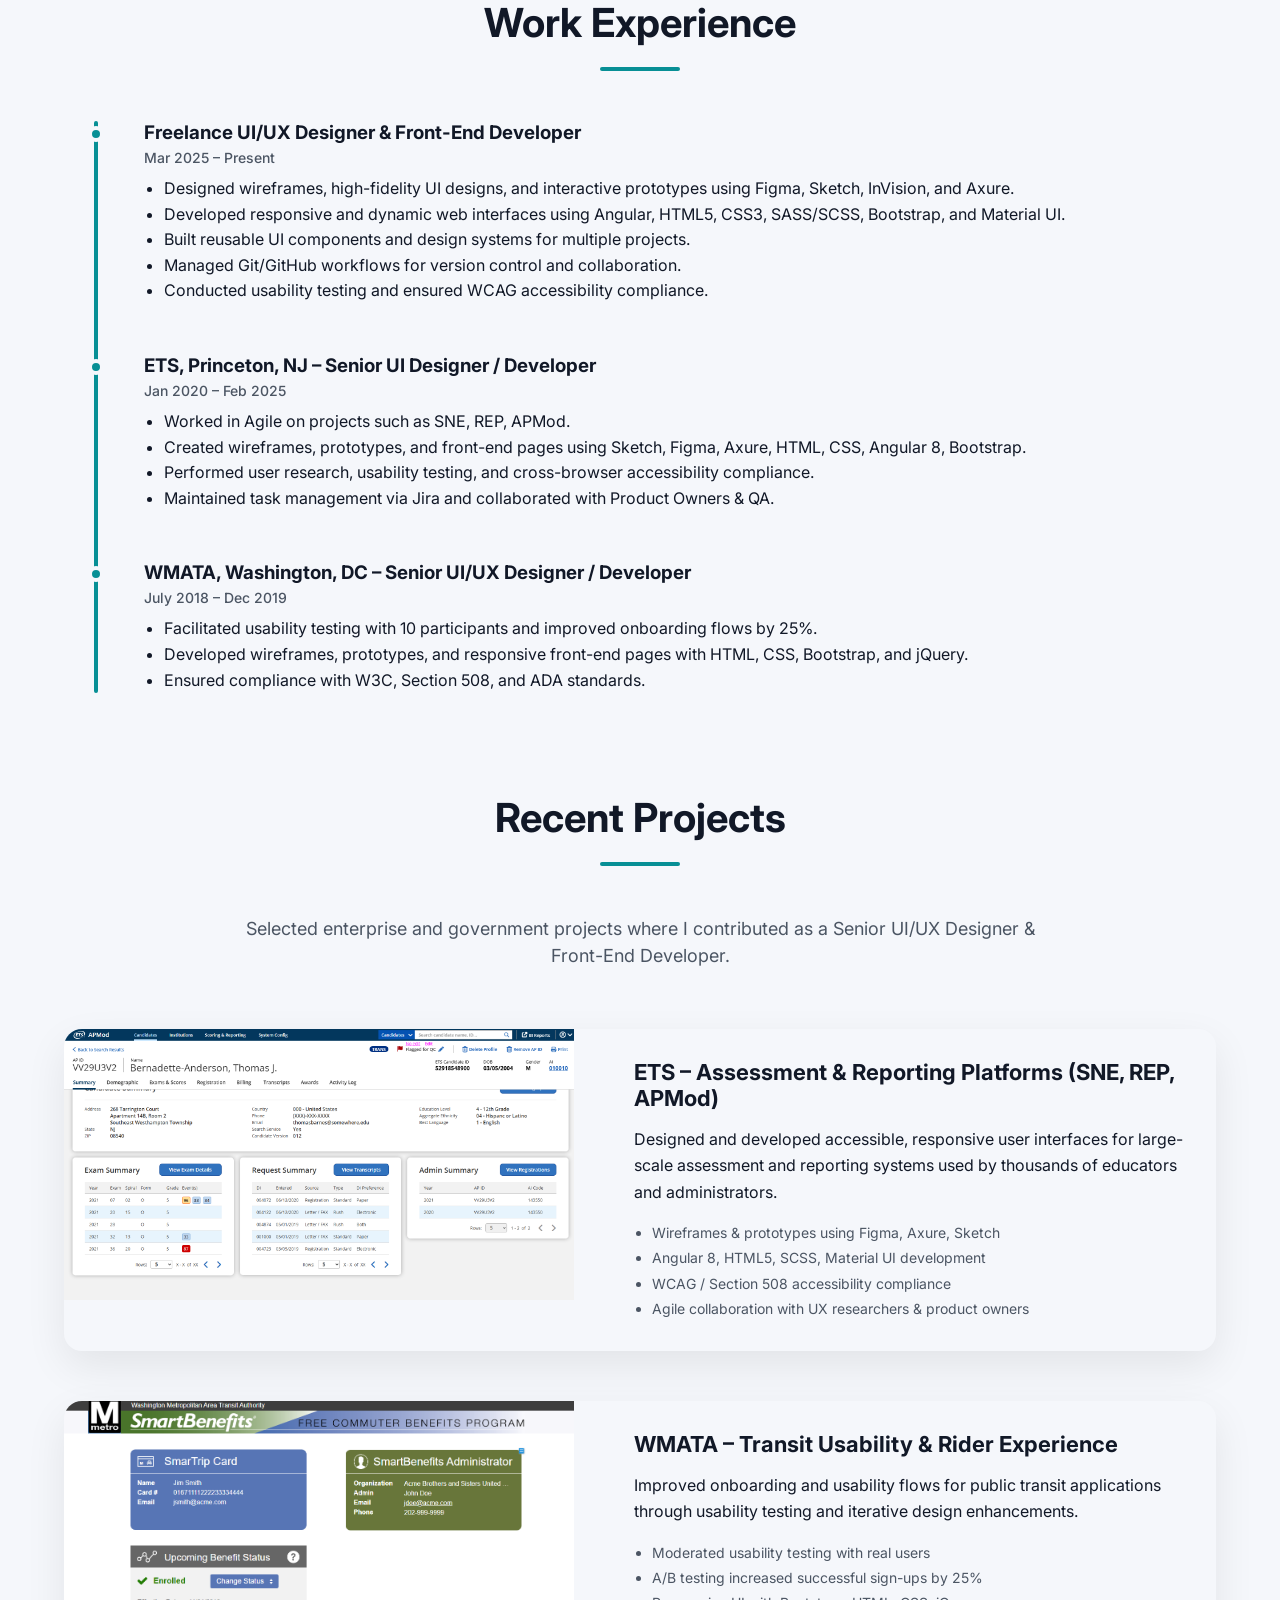
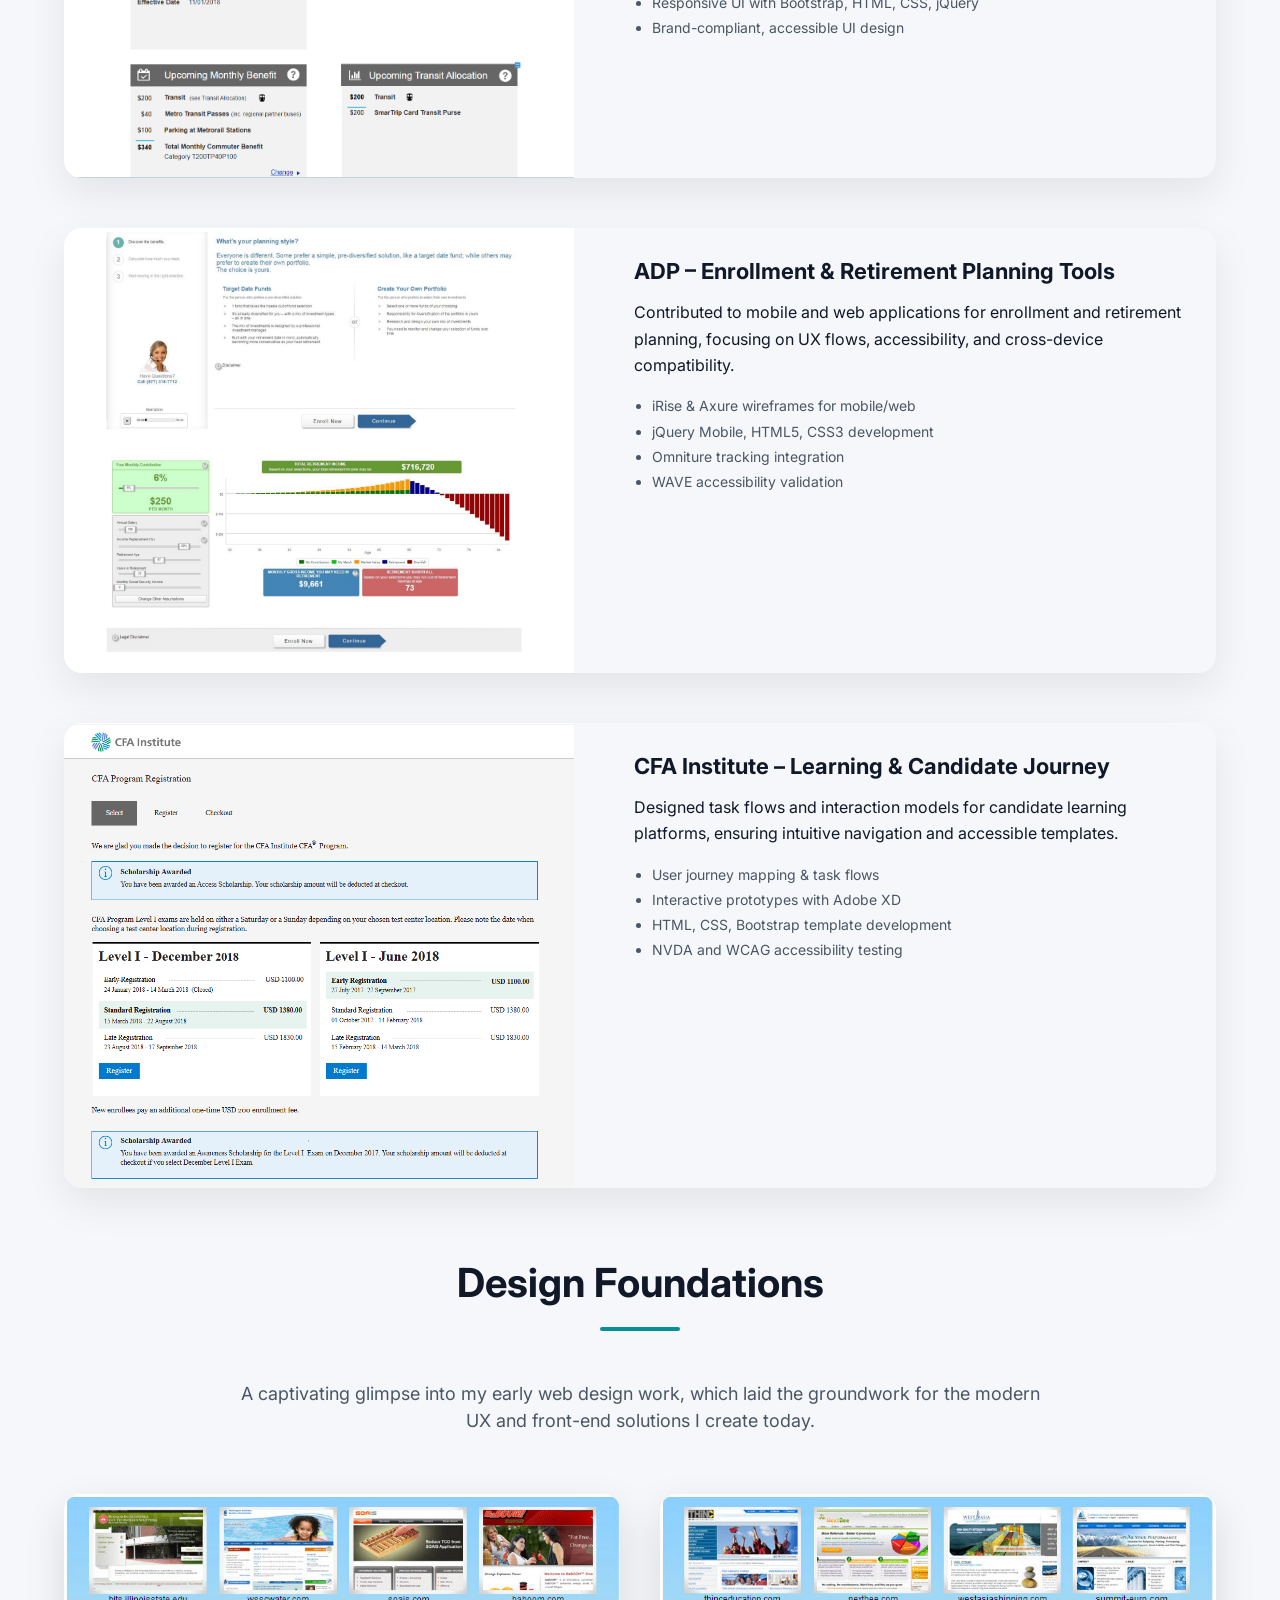
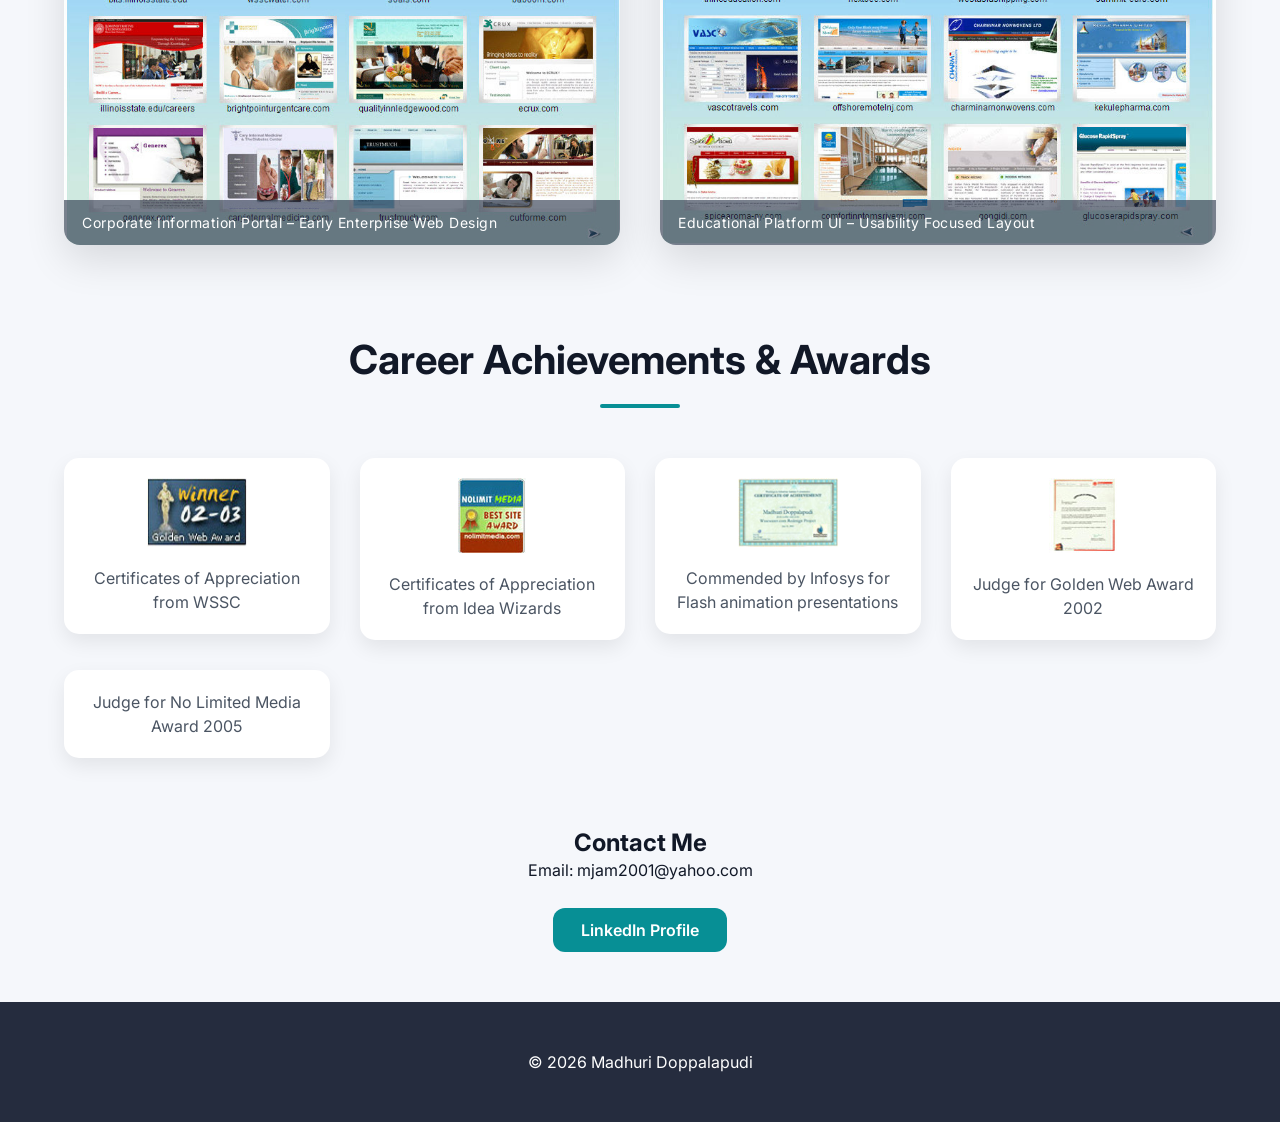
==== commit 84248e08: "Fix HTML encoding issues in index.html" ====
--- a/index.html
+++ b/index.html
@@ -109,6 +109,13 @@
           <strong>Extra Tools:</strong> SEO, Power BI, Omniture, Visual Studio
           Code, Vyond
         </div>
+        <div class="skill-card">
+          <h4>AI Tools</h4>
+          <p>
+            Figma AI, Adobe Firefly, MidJourney, ChatGPT, AI-assisted
+            Prototyping & Workflow Automation
+          </p>
+        </div>
       </div>
     </section>
 
@@ -363,3 +370,4 @@
     <script src="js/script.js"></script>
   </body>
 </html>
+
--- a/css/mystyles.css
+++ b/css/mystyles.css
@@ -275,21 +275,28 @@
   margin-top: 40px;
 }
 
+/* Skill Card */
 .skill-card {
   background: var(--card-bg);
-  padding: 20px;
+  padding: 25px 20px;
   border-radius: 20px;
   font-weight: 600;
-  transition: 0.3s;
-}
-
+  border: 2px solid rgba(0, 0, 0, 0.08); /* subtle border for light mode */
+  text-align: center;
+  transition: all 0.3s ease;
+}
+
+/* Hover Effect */
 .skill-card:hover {
   transform: translateY(-5px);
   box-shadow: 0 20px 40px rgba(0, 0, 0, 0.15);
-}
-
+  border-color: var(--accent); /* accent border on hover */
+}
+
+/* Dark Mode */
 body.dark .skill-card {
   background: var(--card-bg);
+  border: 2px solid rgba(255, 255, 255, 0.15);
 }
 
 /* ========== TIMELINE ========== */
@@ -371,16 +378,18 @@
   font-size: 18px;
 }
 
+/* Projects Grid */
 .projects-grid {
   display: grid;
   gap: 50px;
 }
 
+/* Project Card */
 .project-card {
   display: grid;
   grid-template-columns: 1fr 1.2fr;
   gap: 30px;
-  align-items: center;
+  align-items: start; /* changed from center for long text */
   background: var(--card-bg);
   border-radius: 18px;
   overflow: hidden;
@@ -395,12 +404,15 @@
   box-shadow: 0 25px 60px rgba(0, 0, 0, 0.15);
 }
 
+/* Project Image */
 .project-card img {
   width: 100%;
-  height: 100%;
+  height: auto; /* automatic height prevents overlap */
+  display: block;
   object-fit: cover;
 }
 
+/* Project Text Content */
 .project-content {
   padding: 30px;
 }
@@ -408,6 +420,12 @@
 .project-content h3 {
   margin-bottom: 15px;
   font-size: 22px;
+  word-wrap: break-word; /* wrap long titles */
+}
+
+.project-content p {
+  font-size: 16px;
+  margin-bottom: 15px;
 }
 
 .project-content ul {
@@ -415,12 +433,30 @@
   padding-left: 18px;
   line-height: 1.8;
   color: var(--text-secondary);
-}
-
-/* Responsive */
+  font-size: 14px;
+}
+
 @media (max-width: 900px) {
+  .projects-grid {
+    grid-template-columns: 1fr; /* 1 card per row */
+  }
+
   .project-card {
-    grid-template-columns: 1fr;
+    grid-template-columns: 1fr; /* image on top, text below */
+    gap: 20px;
+  }
+
+  .project-content {
+    padding: 15px; /* smaller padding on mobile */
+  }
+
+  .project-content h3 {
+    font-size: 18px;
+  }
+
+  .project-content p,
+  .project-content ul {
+    font-size: 14px;
   }
 }
 /* Legacy work */
@@ -583,3 +619,5 @@
     margin: 10px 10px 0 0;
   }
 }
+
+
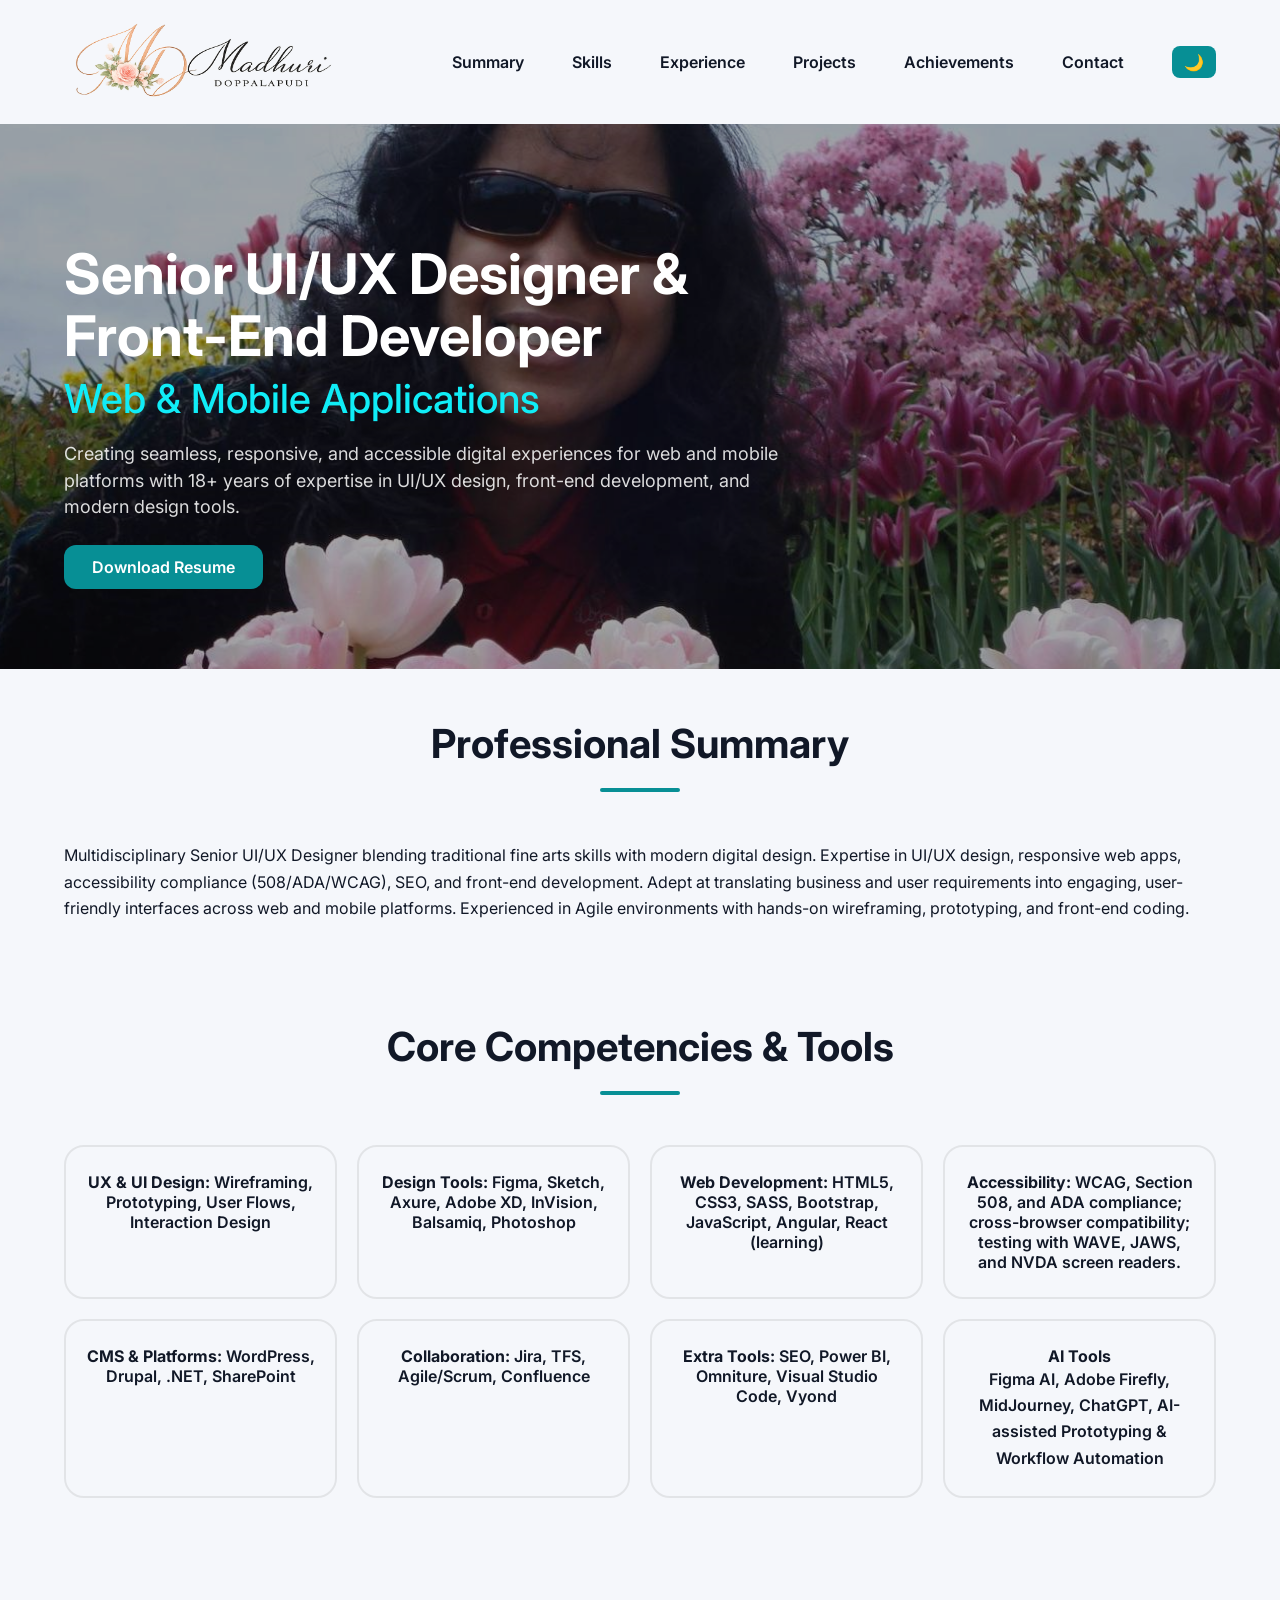
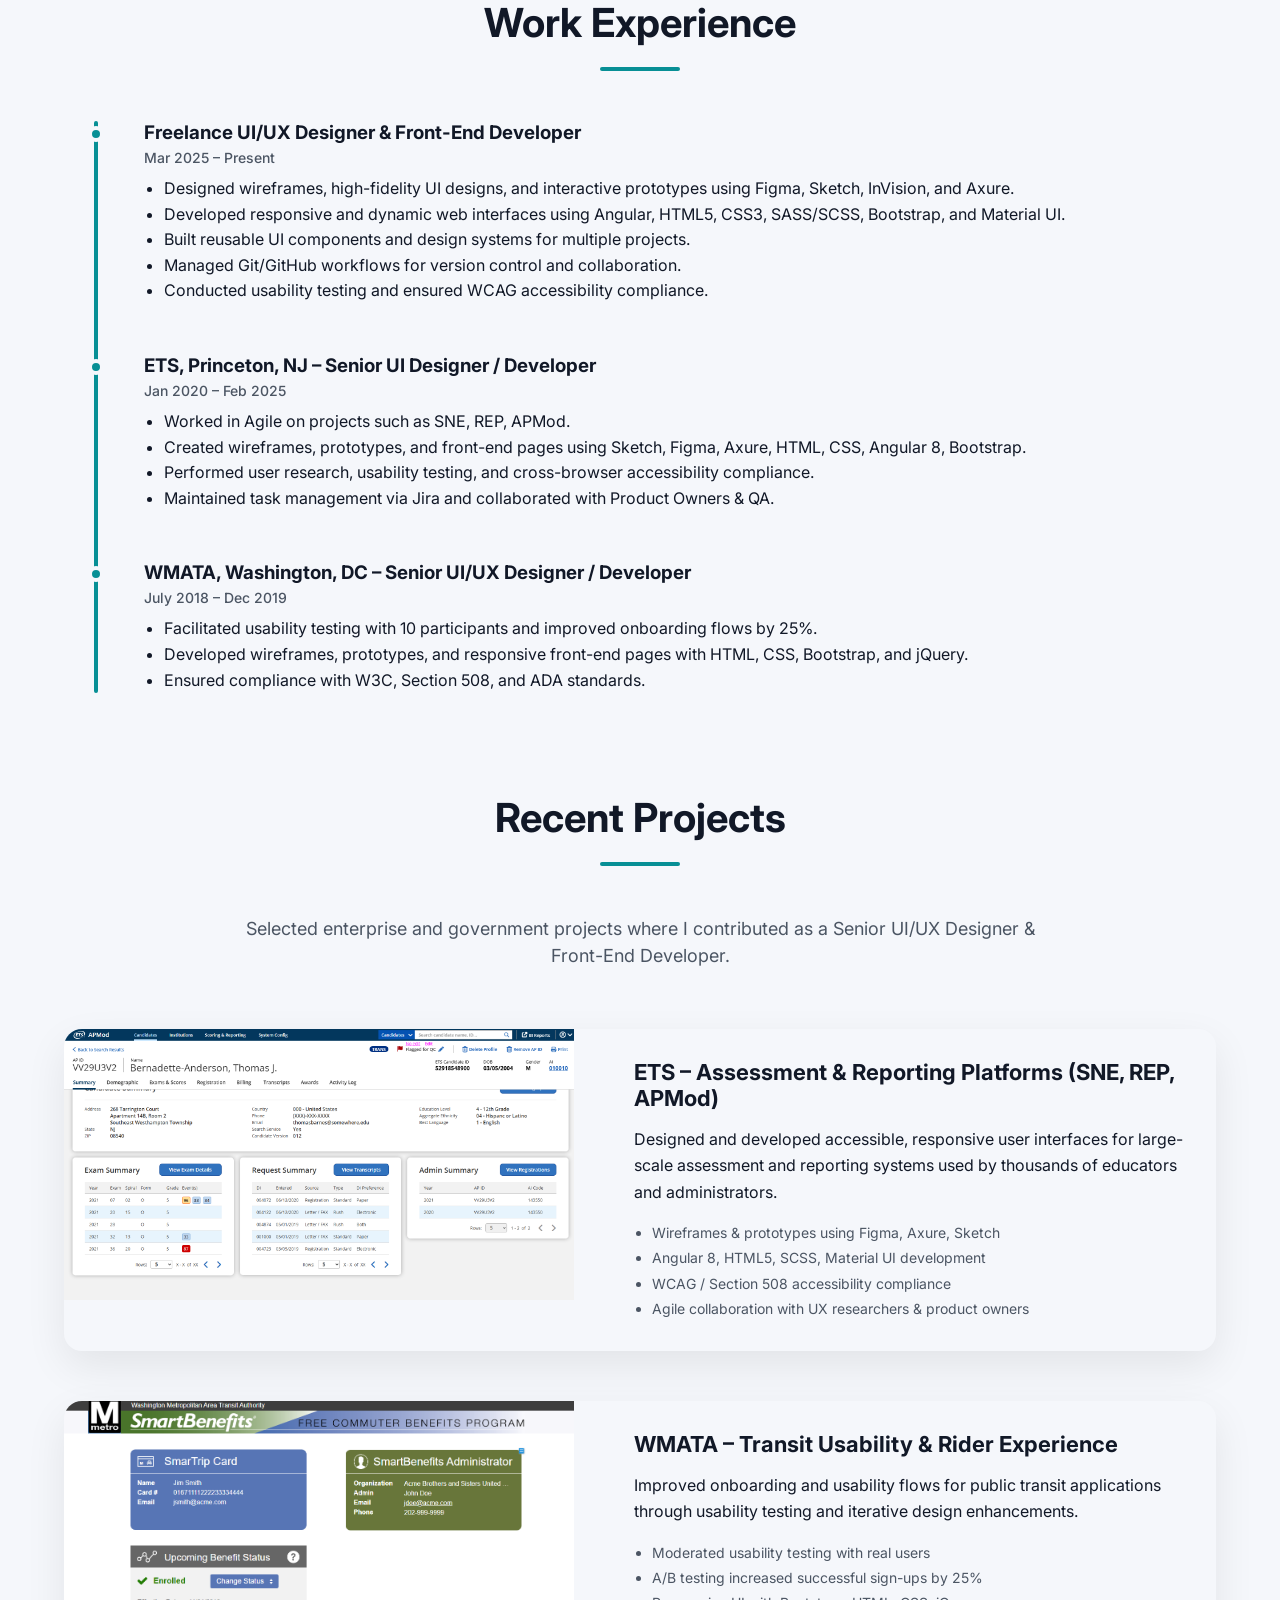
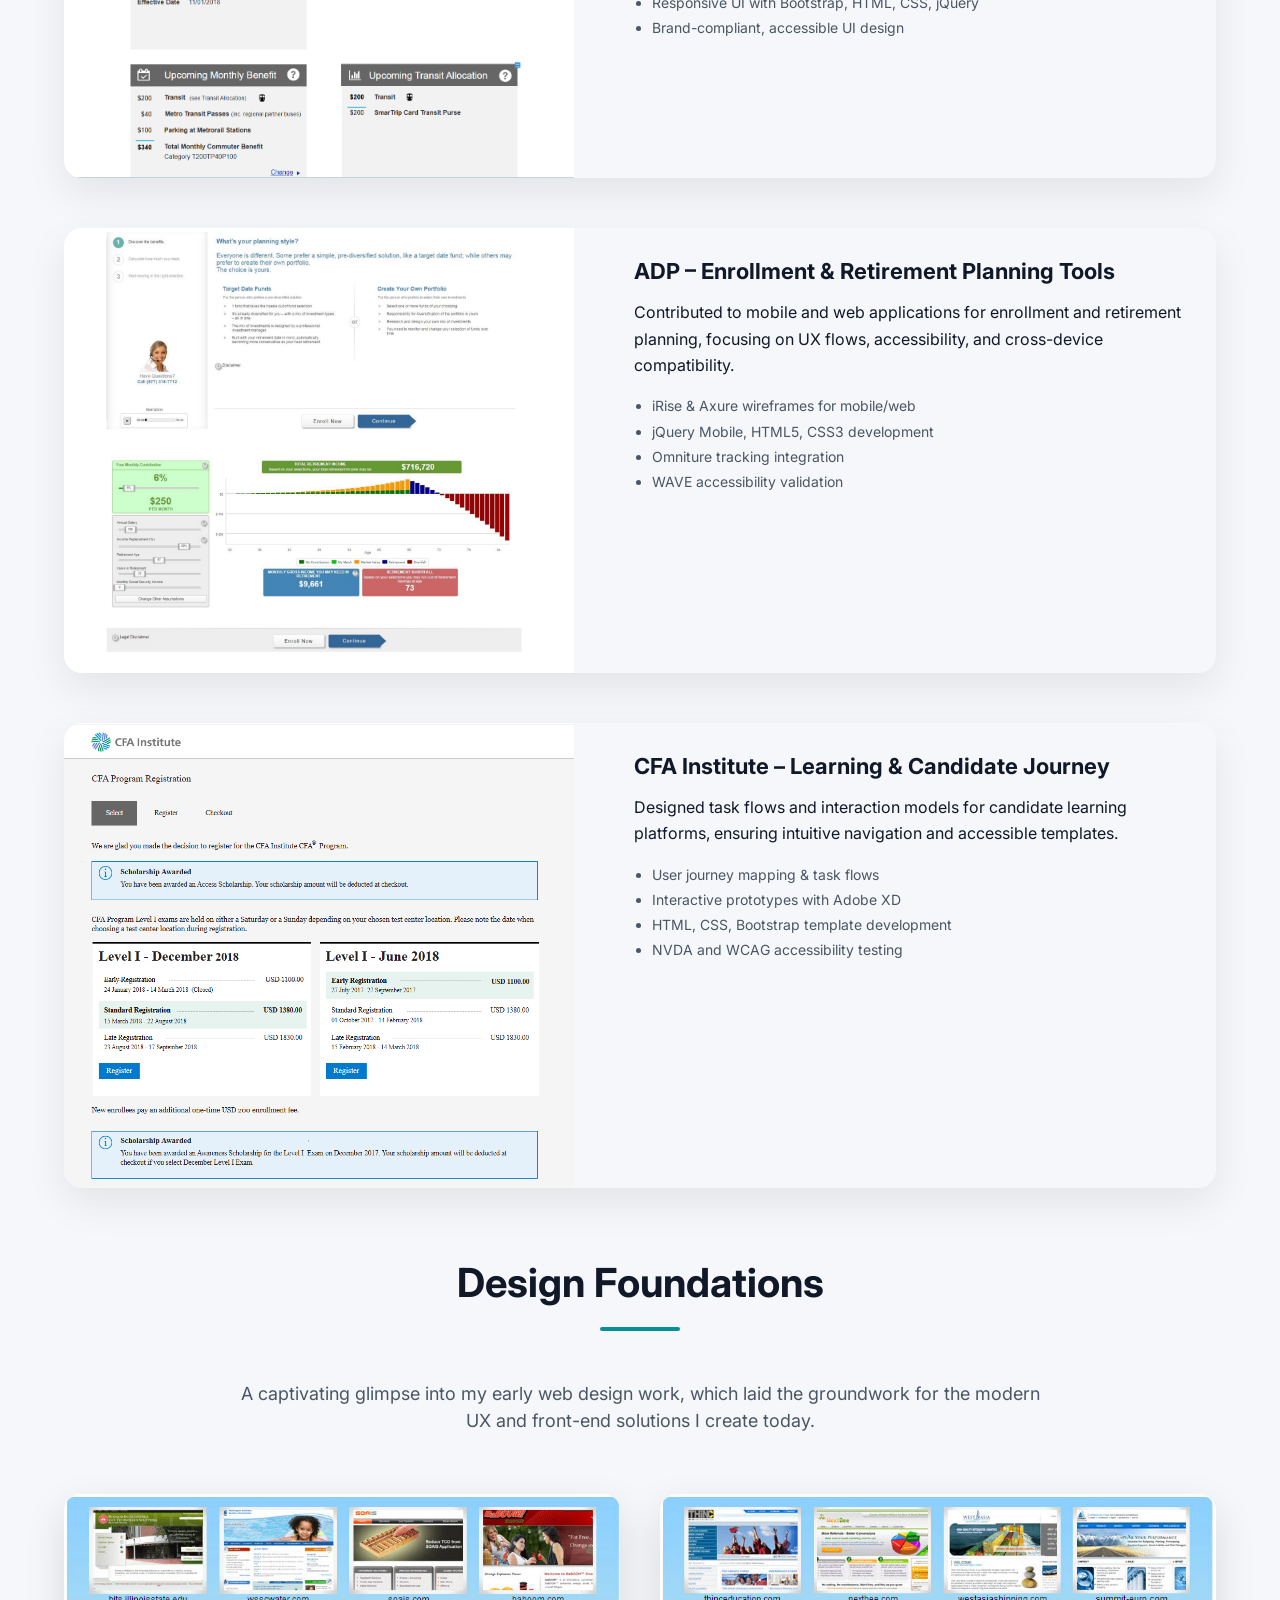
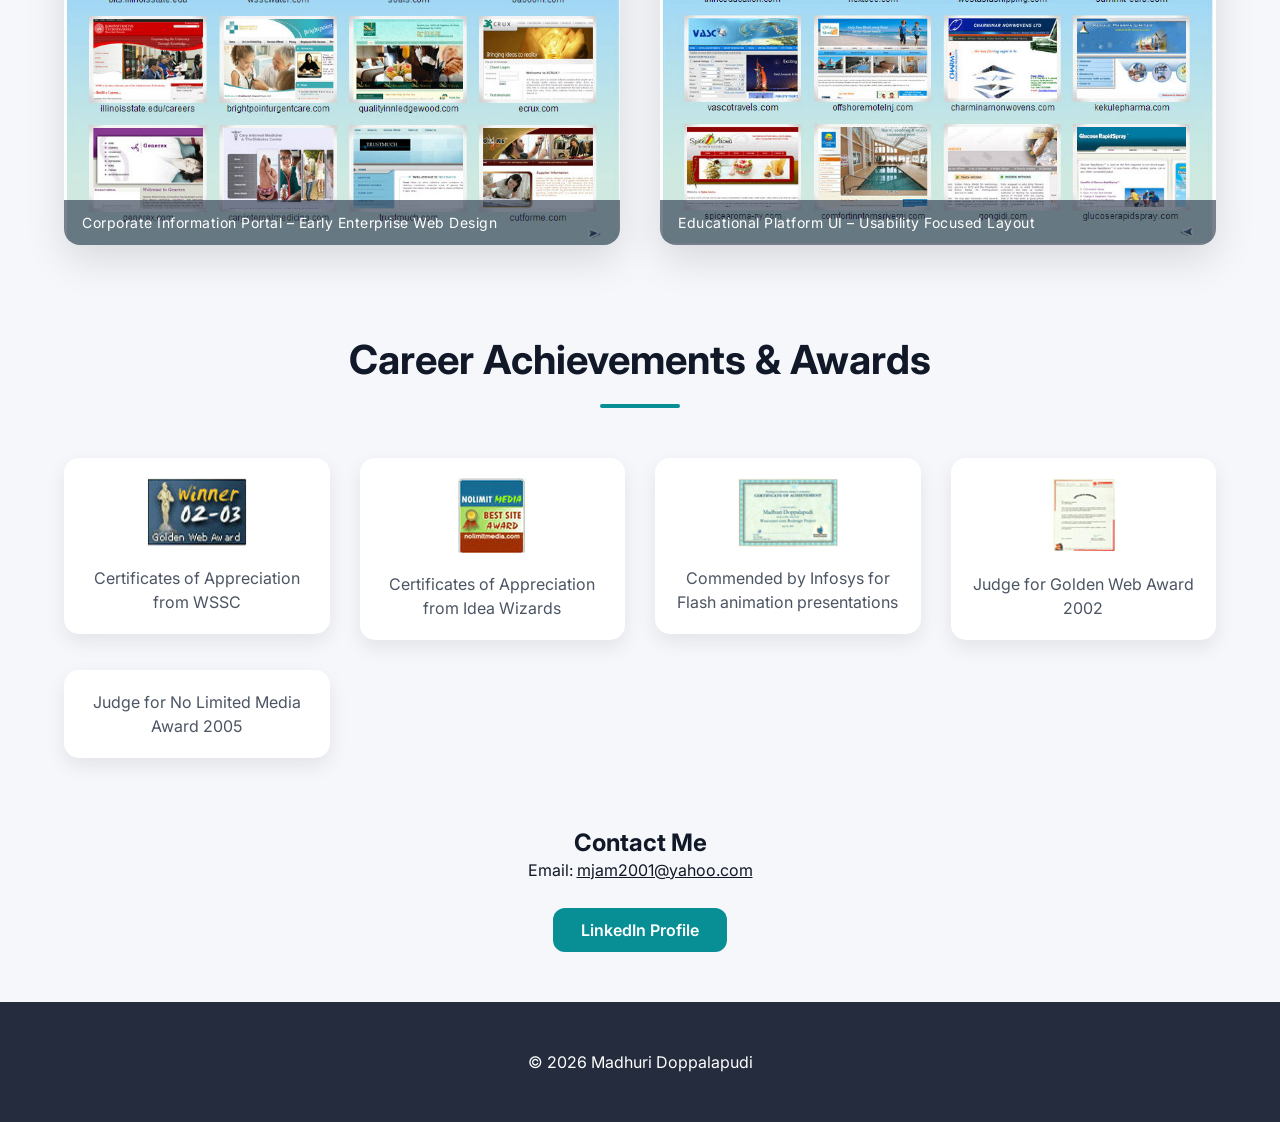
==== commit decd1216: "Fix HTML formatting and clean up code" ====
--- a/index.html
+++ b/index.html
@@ -17,8 +17,7 @@
     <!-- HEADER -->
     <header class="header">
       <div class="container nav">
-        <div class="logo">
-          <!-- <img src="images/logo.png" alt="Logo" height="80" /> -->
+        <div class="logo">          
           <img src="images/mylogo.png" alt="Logo" height="80" />
         </div>
 
@@ -356,7 +355,7 @@
     <!-- CONTACT -->
     <section id="contact" class="section container center reveal">
       <h2>Contact Me</h2>
-      <p>Email: <a href="mailto:email@gmail.com">mjam2001@yahoo.com</a></p>
+      <p>Email: <a href="mailto:mjam2001@yahoo.com" target="_blank">mjam2001@yahoo.com</a></p>
       <a
         href="https://www.linkedin.com/in/madhuridoppalapudi/"
         target="_blank"
@@ -371,3 +370,4 @@
   </body>
 </html>
 
+
--- a/css/mystyles.css
+++ b/css/mystyles.css
@@ -38,6 +38,10 @@
   line-height: 1.65rem;
 }
 a {
+  color: inherit;
+  text-decoration: underline;
+}
+a:hover {
   color: inherit;
   text-decoration: none;
 }
@@ -621,3 +625,4 @@
 }
 
 
+
